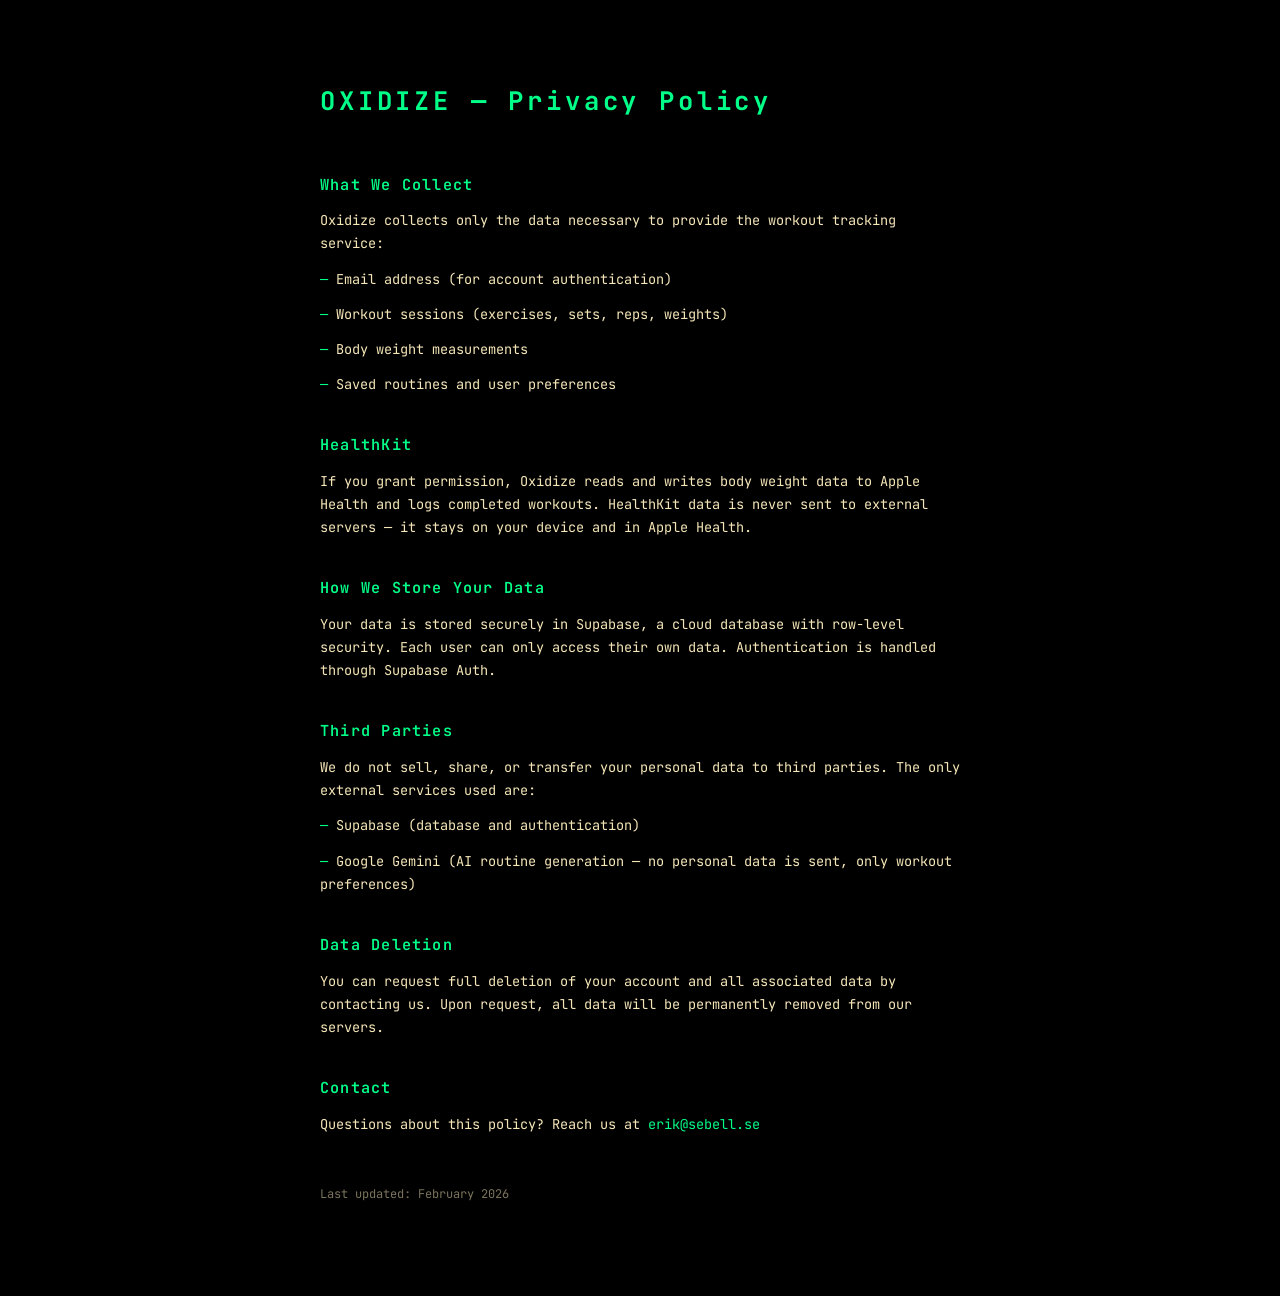
==== privacy-policy/index.html @ 4aafa63d "Add Sign in with Apple, improve HealthKit descriptions, and iPad login layout - Sign in with Apple v" ====
<!DOCTYPE html>
<html lang="en">
<head>
    <meta charset="UTF-8">
    <meta name="viewport" content="width=device-width, initial-scale=1.0">
    <title>OXIDIZE — Privacy Policy</title>
    <link rel="preconnect" href="https://fonts.googleapis.com">
    <link rel="preconnect" href="https://fonts.gstatic.com" crossorigin>
    <link href="https://fonts.googleapis.com/css2?family=JetBrains+Mono:wght@400;600;700&display=swap" rel="stylesheet">
    <style>
        * {
            margin: 0;
            padding: 0;
            box-sizing: border-box;
        }

        body {
            background: #000000;
            font-family: 'JetBrains Mono', monospace;
            color: #f5e6b8;
            min-height: 100vh;
            display: flex;
            justify-content: center;
            padding: 80px 24px;
            line-height: 1.7;
        }

        .container {
            max-width: 640px;
            width: 100%;
        }

        h1 {
            color: #00ff88;
            font-size: 1.6rem;
            font-weight: 700;
            letter-spacing: 0.15em;
            margin-bottom: 48px;
        }

        h2 {
            color: #00ff88;
            font-size: 0.95rem;
            font-weight: 600;
            letter-spacing: 0.08em;
            margin-top: 36px;
            margin-bottom: 12px;
        }

        p, li {
            font-size: 0.85rem;
            font-weight: 400;
            margin-bottom: 12px;
        }

        ul {
            list-style: none;
            padding-left: 0;
        }

        ul li::before {
            content: "—  ";
            color: #00ff88;
        }

        a {
            color: #00ff88;
            text-decoration: none;
        }

        a:hover {
            text-decoration: underline;
        }

        .updated {
            margin-top: 48px;
            font-size: 0.75rem;
            opacity: 0.5;
        }
    </style>
</head>
<body>
    <div class="container">
        <h1>OXIDIZE — Privacy Policy</h1>

        <h2>What We Collect</h2>
        <p>Oxidize collects only the data necessary to provide the workout tracking service:</p>
        <ul>
            <li>Email address (for account authentication)</li>
            <li>Workout sessions (exercises, sets, reps, weights)</li>
            <li>Body weight measurements</li>
            <li>Saved routines and user preferences</li>
        </ul>

        <h2>HealthKit</h2>
        <p>If you grant permission, Oxidize reads and writes body weight data to Apple Health and logs completed workouts. HealthKit data is never sent to external servers — it stays on your device and in Apple Health.</p>

        <h2>How We Store Your Data</h2>
        <p>Your data is stored securely in Supabase, a cloud database with row-level security. Each user can only access their own data. Authentication is handled through Supabase Auth.</p>

        <h2>Third Parties</h2>
        <p>We do not sell, share, or transfer your personal data to third parties. The only external services used are:</p>
        <ul>
            <li>Supabase (database and authentication)</li>
            <li>Google Gemini (AI routine generation — no personal data is sent, only workout preferences)</li>
        </ul>

        <h2>Data Deletion</h2>
        <p>You can request full deletion of your account and all associated data by contacting us. Upon request, all data will be permanently removed from our servers.</p>

        <h2>Contact</h2>
        <p>Questions about this policy? Reach us at <a href="mailto:erik@sebell.se">erik@sebell.se</a></p>

        <p class="updated">Last updated: February 2026</p>
    </div>
</body>
</html>
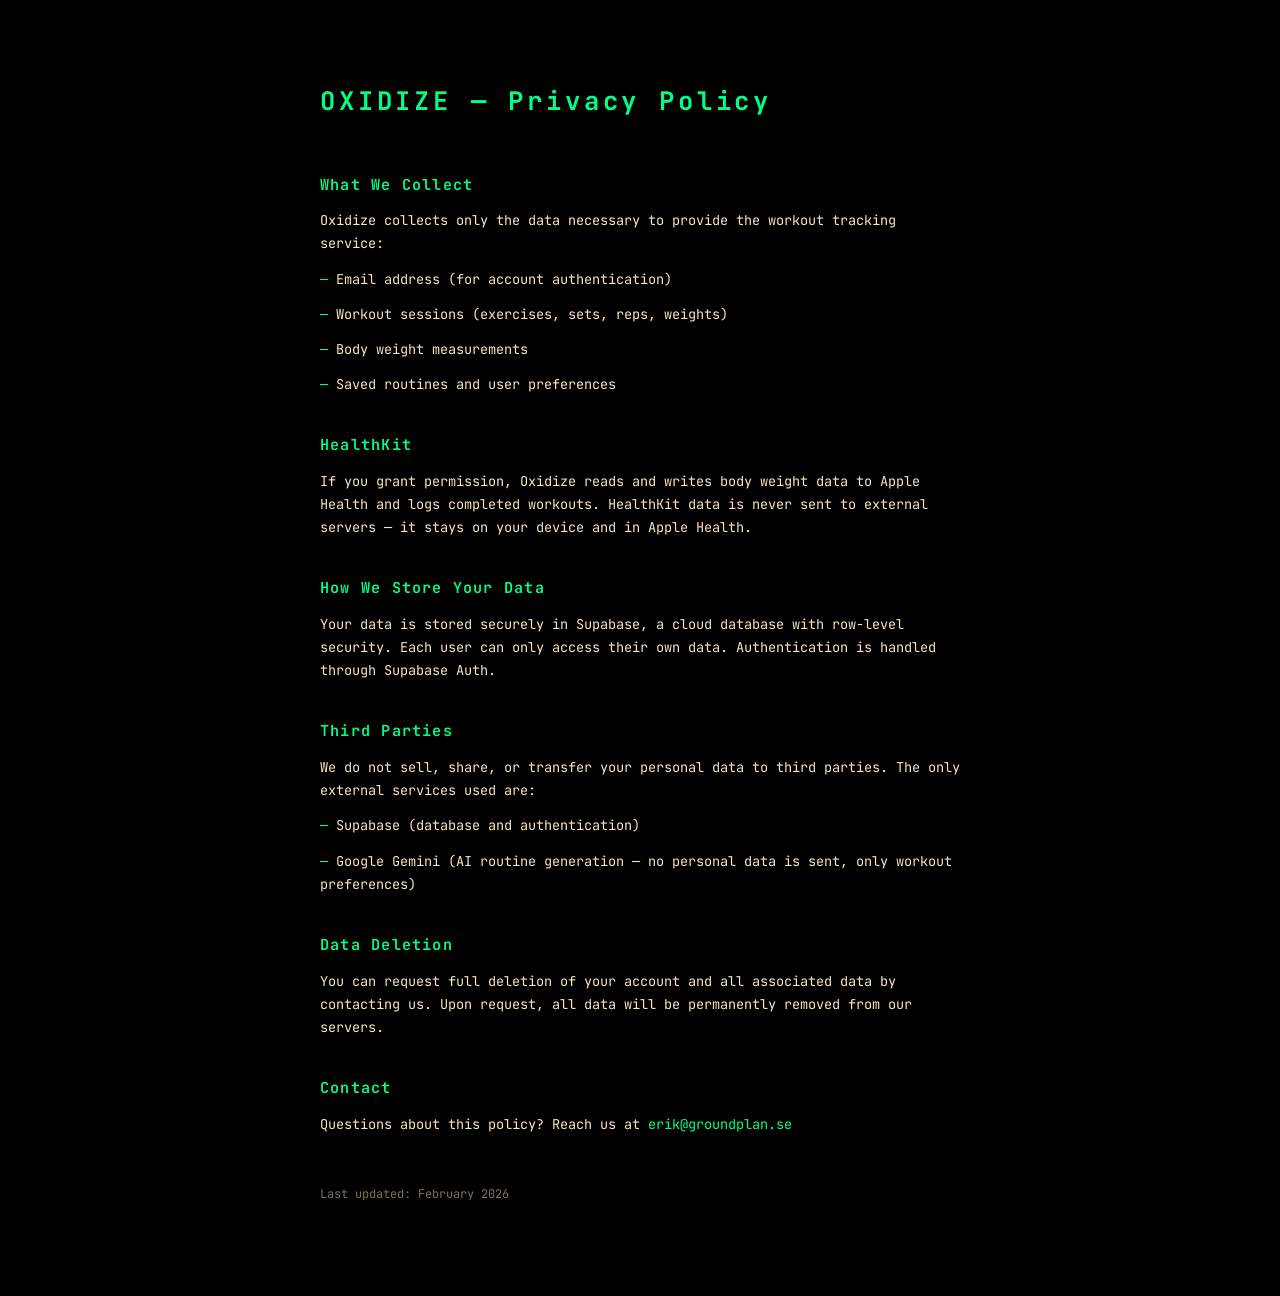
==== commit 34560444: "Update privacy policy contact email to erik@groundplan.se Co-Authored-By: Claude Opus 4.6 <noreply@a" ====
--- a/privacy-policy/index.html
+++ b/privacy-policy/index.html
@@ -109,7 +109,7 @@
         <p>You can request full deletion of your account and all associated data by contacting us. Upon request, all data will be permanently removed from our servers.</p>
 
         <h2>Contact</h2>
-        <p>Questions about this policy? Reach us at <a href="mailto:erik@sebell.se">erik@sebell.se</a></p>
+        <p>Questions about this policy? Reach us at <a href="mailto:erik@groundplan.se">erik@groundplan.se</a></p>
 
         <p class="updated">Last updated: February 2026</p>
     </div>
